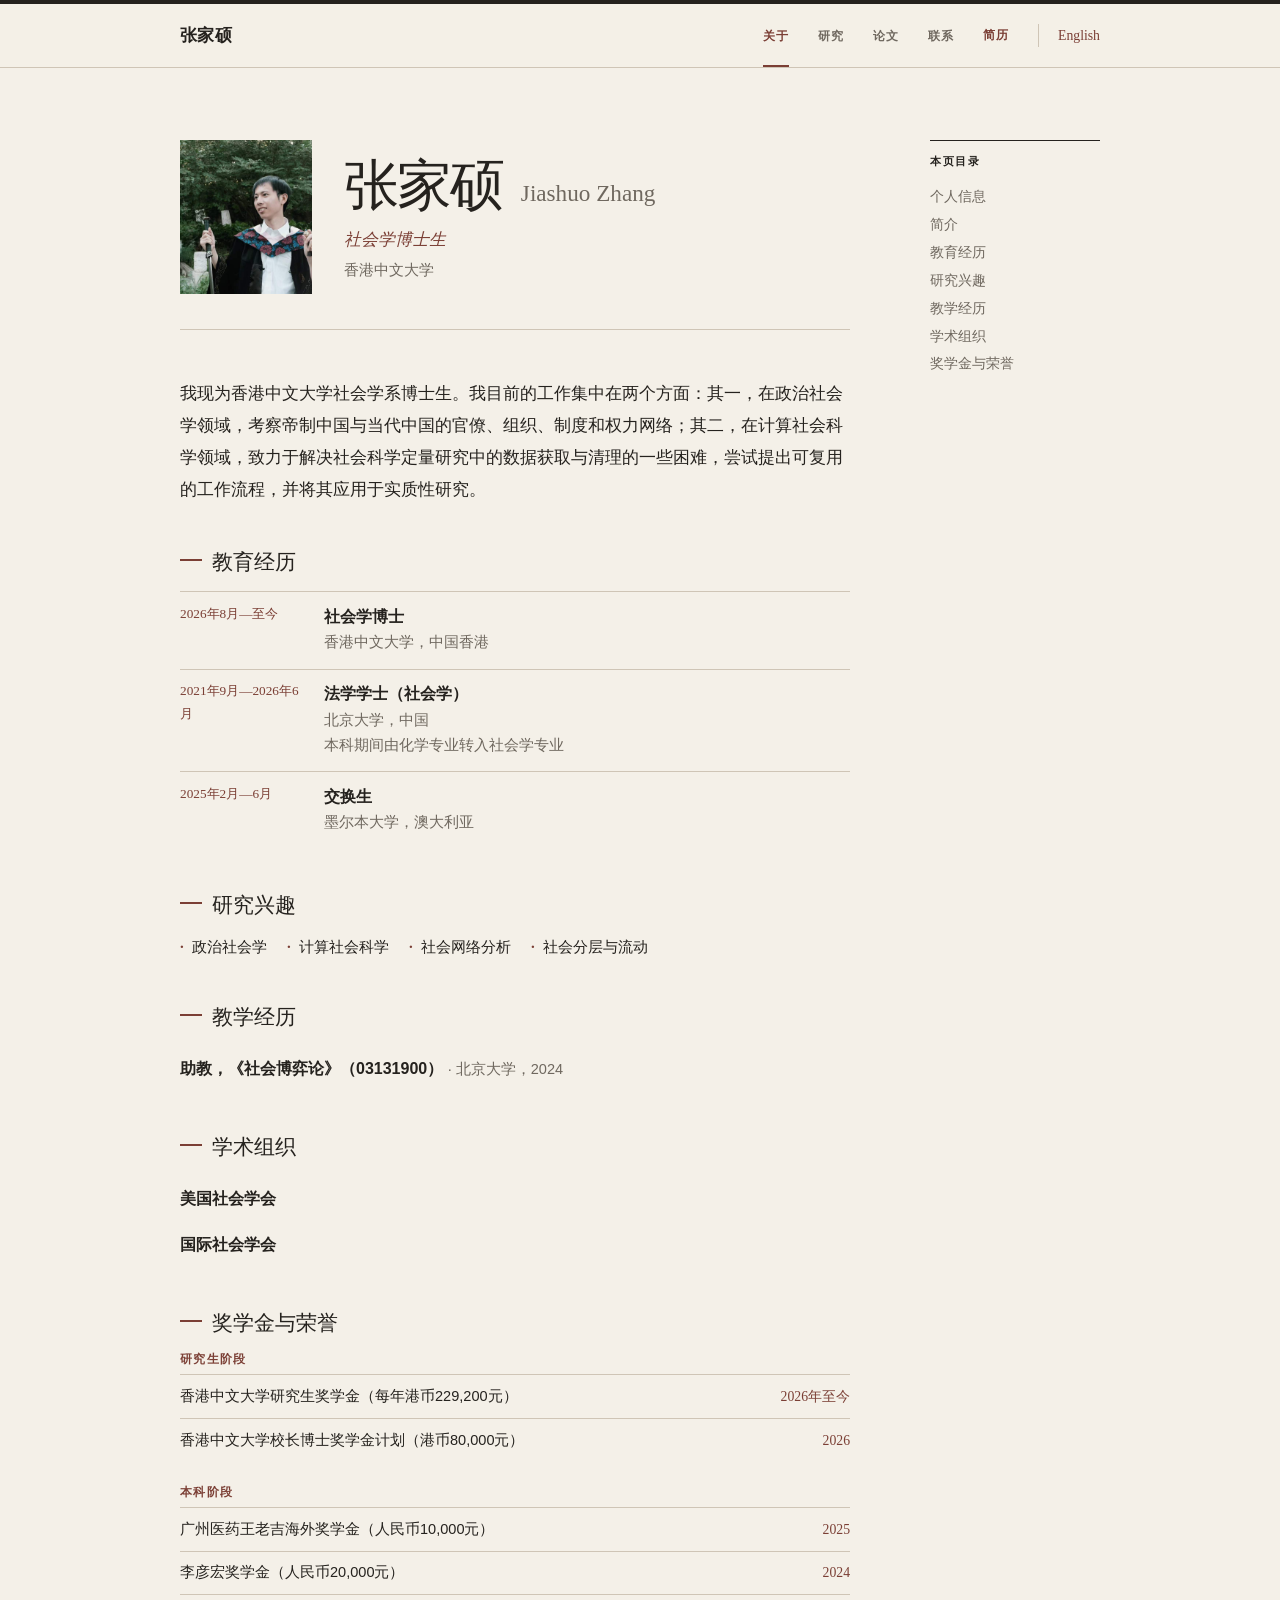
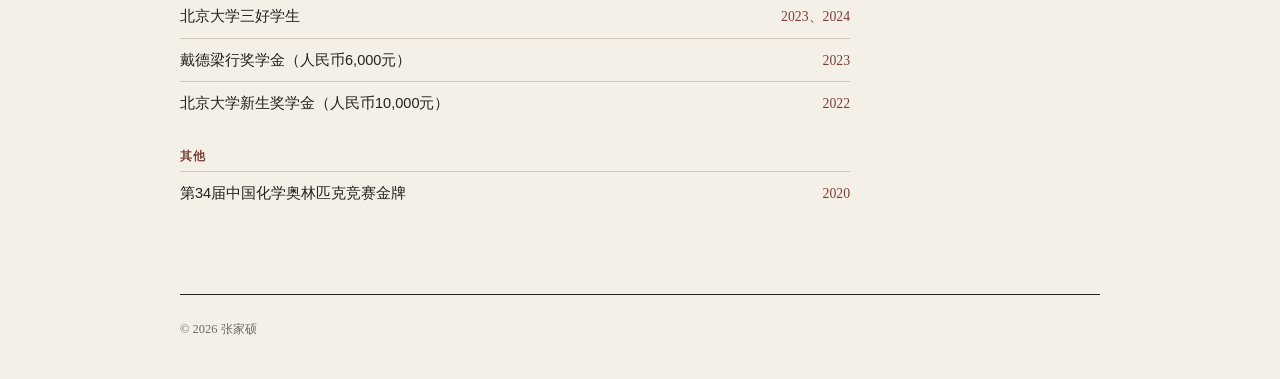
==== zh/index.html @ 6d37f8fe "feat: add CV links to bilingual homepage" ====
<!DOCTYPE html>
<html lang="zh-CN">
<head>
<meta charset="UTF-8">
<meta name="viewport" content="width=device-width, initial-scale=1.0">
<title>张家硕｜社会学博士生</title>
<style>
:root {
  --paper: #f4f0e8;
  --paper-deep: #ebe4d8;
  --ink: #25221e;
  --muted: #6f685f;
  --accent: #7b3f35;
  --rule: #cfc5b6;
}

*, *::before, *::after { box-sizing: border-box; margin: 0; padding: 0; }
html { scroll-behavior: smooth; }

body {
  min-height: 100vh;
  display: flex;
  flex-direction: column;
  color: var(--ink);
  background: var(--paper);
  font-family: Arial, "Noto Sans SC", sans-serif;
  font-size: 16px;
  line-height: 1.72;
}

h1, h2, h3 {
  color: var(--ink);
  font-family: Georgia, "Times New Roman", "Songti SC", SimSun, serif;
  font-weight: 500;
  line-height: 1.25;
}
h1 { font-size: clamp(2.25rem, 6vw, 3.45rem); letter-spacing: -0.035em; }
h2 { margin-bottom: 1rem; font-size: 1.32rem; }
h2::before { content: ""; display: inline-block; width: 22px; margin-right: 10px; border-top: 2px solid var(--accent); vertical-align: 0.38em; }
h3 { margin-bottom: 0.5rem; font-size: 1.08rem; }
a { color: var(--accent); text-decoration: none; }
a:hover { color: var(--ink); }

#navbar {
  position: sticky;
  top: 0;
  z-index: 10;
  display: flex;
  justify-content: space-between;
  align-items: center;
  min-height: 68px;
  padding: 0 max(28px, calc((100vw - 920px) / 2));
  background: rgba(244, 240, 232, 0.96);
  border-top: 4px solid var(--ink);
  border-bottom: 1px solid var(--rule);
}
.nav-name { color: var(--ink); font-family: Georgia, "Times New Roman", serif; font-size: 1.08rem; font-weight: 700; letter-spacing: 0.015em; }
.nav-links { display: flex; gap: 1.8rem; }
.nav-link {
  position: relative;
  padding: 1.3rem 0 1.15rem;
  color: var(--muted);
  font-size: 0.78rem;
  font-weight: 700;
  letter-spacing: 0.09em;
  text-transform: uppercase;
}
.nav-link::after { content: ""; position: absolute; right: 0; bottom: -1px; left: 0; height: 2px; background: transparent; }
.nav-link:hover, .nav-link.active { color: var(--accent); }
.nav-link.active::after { background: var(--accent); }
.cv-link { align-self: center; color: var(--accent); font-size: 0.78rem; font-weight: 700; letter-spacing: 0.08em; }
.cv-link:hover { color: var(--ink); }
.language-link { align-self: center; padding-left: 1.2rem; color: var(--accent); border-left: 1px solid var(--rule); font-family: "Songti SC", SimSun, serif; font-size: 0.86rem; }

#main-content { flex: 1; width: min(920px, calc(100% - 64px)); margin: 0 auto; padding: 4.5rem 0 5rem; }
.page-section { display: none; }
.page-section.active { display: grid; grid-template-columns: minmax(0, 1fr) 170px; gap: 5rem; align-items: start; }
.section-content { min-width: 0; }
.section-nav { position: sticky; top: 6.3rem; padding-top: 0.7rem; border-top: 1px solid var(--ink); }
.section-nav-title { margin-bottom: 0.7rem; color: var(--ink); font-size: 0.69rem; font-weight: 700; letter-spacing: 0.14em; text-transform: uppercase; }
.section-nav a { display: block; padding: 0.28rem 0; color: var(--muted); font-family: Georgia, "Times New Roman", serif; font-size: 0.88rem; line-height: 1.35; }
.section-nav a:hover { color: var(--accent); }

.about-header { display: flex; gap: 2rem; align-items: center; margin-bottom: 3rem; padding-bottom: 2.2rem; border-bottom: 1px solid var(--rule); }
.about-photo {
  width: 132px; height: 154px; border-radius: 0 !important;
  position: relative; overflow: hidden; flex-shrink: 0;
  background: var(--paper-deep);
}
.about-photo img { display: block; width: 100%; height: 100%; object-fit: cover; object-position: 69% 63%; transform: scale(2); transform-origin: 69% 63%; }
.about-info h1 { margin-bottom: 0.4rem; }
.english-name { margin-left: 0.25em; color: var(--muted); font-family: Georgia, "Times New Roman", serif; font-size: 0.42em; font-weight: 400; letter-spacing: 0; vertical-align: 0.12em; }
.about-info .subtitle { margin-bottom: 0.15rem; color: var(--accent); font-family: Georgia, "Times New Roman", serif; font-size: 1.05rem; font-style: italic; }
.about-info .affiliation { color: var(--muted); font-size: 0.92rem; }

.section-block { margin-bottom: 2.7rem; }
.section-block:last-child { margin-bottom: 0; }
.bio-text { max-width: 680px; font-family: Georgia, "Times New Roman", "Songti SC", serif; font-size: 1.06rem; line-height: 1.88; }

.interest-tags { display: flex; flex-wrap: wrap; gap: 0.35rem 1.25rem; }
.interest-tag { position: relative; padding-left: 0.75rem; color: var(--ink); font-family: Georgia, "Times New Roman", serif; font-size: 0.94rem; }
.interest-tag::before { content: "·"; position: absolute; left: 0; color: var(--accent); font-weight: 700; }

.timeline-item { display: grid; grid-template-columns: 125px minmax(0, 1fr); gap: 1.2rem; padding: 0.65rem 0 0.85rem; border-top: 1px solid var(--rule); }
.timeline-item .date { color: var(--accent); font-family: Georgia, "Times New Roman", serif; font-size: 0.83rem; font-variant-numeric: oldstyle-nums; }
.timeline-details { min-width: 0; }
.timeline-item .title { font-weight: 700; }
.timeline-item .org { display: block; color: var(--muted); font-size: 0.91rem; }

.pub-list, .contact-list, .award-list { list-style: none; }
.pub-item { padding: 1.35rem 0 1.55rem; border-top: 1px solid var(--rule); }
.pub-item:last-child { border-bottom: 1px solid var(--rule); }
.pub-title { font-family: "Songti SC", SimSun, Georgia, serif; font-size: 1.03rem; font-weight: 700; line-height: 1.65; }
.pub-title-en { max-width: 700px; margin-top: 0.4rem; color: #514b44; font-family: Georgia, "Times New Roman", serif; font-size: 0.96rem; font-style: italic; line-height: 1.55; }
.pub-meta { margin-top: 0.35rem; color: var(--muted); font-size: 0.87rem; }
.pub-status { display: inline-block; margin-left: 0.35rem; color: var(--accent); font-size: 0.76rem; font-weight: 700; letter-spacing: 0.025em; text-transform: uppercase; }
.publication-preview { margin-top: 1.1rem; }
.publication-figure { margin: 0; }
.publication-figure img { display: block; width: 100%; max-width: 700px; height: auto; background: #fff; border: 1px solid var(--rule); filter: saturate(0.78) contrast(0.96); }

.conf-item, .role-item { padding: 0.55rem 0; }
.conf-title, .role-title { font-weight: 700; }
.conf-details, .role-org { color: var(--muted); font-size: 0.91rem; }

.contact-list li { margin-bottom: 0.7rem; }
.social-icons { display: flex; gap: 0.65rem; margin-top: 1.4rem; }
.social-icon { width: 36px; height: 36px; display: flex; align-items: center; justify-content: center; border: 1px solid var(--rule); }
.social-icon:hover { border-color: var(--accent); background: var(--paper-deep); }
.social-icon svg { width: 17px; height: 17px; fill: var(--accent); }

.award-item { display: grid; grid-template-columns: minmax(0, 1fr) auto; gap: 1rem; align-items: baseline; padding: 0.55rem 0; border-top: 1px solid var(--rule); font-size: 0.91rem; }
.award-item .award-year { color: var(--accent); font-family: Georgia, "Times New Roman", serif; font-size: 0.86rem; white-space: nowrap; }
.award-group + .award-group { margin-top: 1.5rem; }
.award-group-title { margin-bottom: 0.45rem; color: var(--accent); font-family: Arial, "Noto Sans SC", sans-serif; font-size: 0.72rem; font-weight: 700; letter-spacing: 0.11em; text-transform: uppercase; }

footer { width: min(920px, calc(100% - 64px)); margin: 0 auto; padding: 1.5rem 0 2.4rem; color: var(--muted); border-top: 1px solid var(--ink); font-family: Georgia, "Times New Roman", serif; font-size: 0.78rem; text-align: left; }

@media (max-width: 700px) {
  #navbar { flex-direction: column; align-items: flex-start; gap: 0.25rem; padding: 0.85rem 20px 0; }
  .nav-links { width: 100%; gap: 1.1rem; overflow-x: auto; }
  .nav-link { padding: 0.55rem 0 0.8rem; }
  #main-content, footer { width: calc(100% - 40px); }
  #main-content { padding: 2.6rem 0 3.5rem; }
  .page-section.active { display: block; }
  .section-nav { display: none; }
  .about-header { align-items: flex-start; gap: 1.2rem; }
  .about-photo { width: 88px; height: 104px; }
  .timeline-item { grid-template-columns: 1fr; gap: 0.15rem; }
  .award-item { grid-template-columns: 1fr; gap: 0.05rem; }
}
</style>
</head>
<body>

<nav id="navbar">
  <span class="nav-name">张家硕</span>
  <div class="nav-links">
    <a href="#" class="nav-link active" data-page="about">关于</a>
    <a href="#" class="nav-link" data-page="research">研究</a>
    <a href="#" class="nav-link" data-page="publications">论文</a>
    <a href="#" class="nav-link" data-page="contact">联系</a>
    <a href="../JiashuoZhang.pdf" class="cv-link" target="_blank" rel="noopener">简历</a>
    <a href="../" class="language-link" lang="en">English</a>
  </div>
</nav>

<main id="main-content">

  <!-- ===== ABOUT ===== -->
  <section id="page-about" class="page-section active">

    <div class="section-content">

    <div class="about-header" id="about-profile">
      <div class="about-photo"><img src="../profile.jpg" alt="张家硕"></div>
      <div class="about-info">
        <h1>张家硕 <span class="english-name" lang="en">Jiashuo Zhang</span></h1>
        <p class="subtitle">社会学博士生</p>
        <p class="affiliation">香港中文大学</p>
      </div>
    </div>

    <div class="section-block" id="about-bio">
      <p class="bio-text">
        我现为香港中文大学社会学系博士生。我目前的工作集中在两个方面：其一，在政治社会学领域，考察帝制中国与当代中国的官僚、组织、制度和权力网络；其二，在计算社会科学领域，致力于解决社会科学定量研究中的数据获取与清理的一些困难，尝试提出可复用的工作流程，并将其应用于实质性研究。
      </p>
    </div>

    <div class="section-block" id="about-education">
      <h2>教育经历</h2>
      <div class="timeline-item">
        <div class="date">2026年8月—至今</div>
        <div class="timeline-details">
          <div class="title">社会学博士</div>
          <div class="org">香港中文大学，中国香港</div>
        </div>
      </div>
      <div class="timeline-item">
        <div class="date">2021年9月—2026年6月</div>
        <div class="timeline-details">
          <div class="title">法学学士（社会学）</div>
          <div class="org">北京大学，中国</div>
          <div class="org">本科期间由化学专业转入社会学专业</div>
        </div>
      </div>
      <div class="timeline-item">
        <div class="date">2025年2月—6月</div>
        <div class="timeline-details">
          <div class="title">交换生</div>
          <div class="org">墨尔本大学，澳大利亚</div>
        </div>
      </div>
    </div>

    <div class="section-block" id="about-interests">
      <h2>研究兴趣</h2>
      <div class="interest-tags">
        <span class="interest-tag">政治社会学</span>
        <span class="interest-tag">计算社会科学</span>
        <span class="interest-tag">社会网络分析</span>
        <span class="interest-tag">社会分层与流动</span>
      </div>
    </div>

    <div class="section-block" id="about-teaching">
      <h2>教学经历</h2>
      <div class="role-item">
        <span class="role-title">助教，《社会博弈论》（03131900）</span>
        <span class="role-org"> · 北京大学，2024</span>
      </div>
    </div>

    <div class="section-block" id="about-memberships">
      <h2>学术组织</h2>
      <div class="role-item">
        <span class="role-title">美国社会学会</span>
      </div>
      <div class="role-item">
        <span class="role-title">国际社会学会</span>
      </div>
    </div>

    <div class="section-block" id="about-awards">
      <h2>奖学金与荣誉</h2>
      <div class="award-group">
        <h3 class="award-group-title">研究生阶段</h3>
        <ul class="award-list">
          <li class="award-item"><span>香港中文大学研究生奖学金（每年港币229,200元）</span><span class="award-year">2026年至今</span></li>
          <li class="award-item"><span>香港中文大学校长博士奖学金计划（港币80,000元）</span><span class="award-year">2026</span></li>
        </ul>
      </div>
      <div class="award-group">
        <h3 class="award-group-title">本科阶段</h3>
        <ul class="award-list">
          <li class="award-item"><span>广州医药王老吉海外奖学金（人民币10,000元）</span><span class="award-year">2025</span></li>
          <li class="award-item"><span>李彦宏奖学金（人民币20,000元）</span><span class="award-year">2024</span></li>
          <li class="award-item"><span>北京大学三好学生</span><span class="award-year">2023、2024</span></li>
          <li class="award-item"><span>戴德梁行奖学金（人民币6,000元）</span><span class="award-year">2023</span></li>
          <li class="award-item"><span>北京大学新生奖学金（人民币10,000元）</span><span class="award-year">2022</span></li>
        </ul>
      </div>
      <div class="award-group">
        <h3 class="award-group-title">其他</h3>
        <ul class="award-list">
          <li class="award-item"><span>第34届中国化学奥林匹克竞赛金牌</span><span class="award-year">2020</span></li>
        </ul>
      </div>
    </div>

    </div>

    <aside class="section-nav" aria-label="关于页面目录">
      <div class="section-nav-title">本页目录</div>
      <a href="#about-profile">个人信息</a>
      <a href="#about-bio">简介</a>
      <a href="#about-education">教育经历</a>
      <a href="#about-interests">研究兴趣</a>
      <a href="#about-teaching">教学经历</a>
      <a href="#about-memberships">学术组织</a>
      <a href="#about-awards">奖学金与荣誉</a>
    </aside>

  </section>

  <!-- ===== RESEARCH ===== -->
  <section id="page-research" class="page-section">
  </section>

  <!-- ===== PUBLICATIONS ===== -->
  <section id="page-publications" class="page-section">

    <div class="section-content">

    <h2 id="publications-list">论文发表</h2>

    <ul class="pub-list">
      <li class="pub-item">
        <div class="pub-title" lang="zh">士大夫的社会世界建构与演变：基于曾国藩日记/通信的案例研究</div>
        <div class="pub-title-en">The Social World of Scholar-Officials in Traditional China:<br>A Micro-Sociological Analysis of Zeng Guofan's Diary and Correspondence</div>
        <div class="pub-meta">周雪光、张家硕，2026 · 《社会》第2期 · CSSCI</div>
        <div class="pub-meta"><a href="../士大夫的社会世界建构与演变.pdf">[PDF]</a></div>
        <div class="publication-preview" id="publications-preview" aria-label="Figure from the article">
          <figure class="publication-figure">
            <img src="../zeng-guofan-social-network.png" alt="曾国藩社会交往网络图：不同颜色的节点表示家族、湘乡同乡、湖南同乡、同年、清廷官僚和湘军">
          </figure>
        </div>
      </li>
      <li class="pub-item">
        <div class="pub-title" lang="zh">冒滥与抑遏之外：雍正朝西北军前效力群体的“自首潮”（1725–1729）</div>
        <div class="pub-title-en">Beyond Deceptive and Deserved Credits: Self-Rectification of Officials Earning Promotion in the Qing's Northwestern Campaigns during the Early Yongzheng Reign (1725–1729)</div>
        <div class="pub-meta">田耕、张家硕 · 《清史研究》 · 导师共同作者 <span class="pub-status">修改后再审</span> · CSSCI</div>
      </li>
    </ul>

    <h2 id="translations-list" style="margin-top:2rem;">译作</h2>

    <ul class="pub-list">
      <li class="pub-item">
        <div class="pub-title" lang="zh">田野研究中的实地纠葛与质量标准：20世纪中期芝加哥大学与哥伦比亚大学社会学之比较</div>
        <div class="pub-meta">丹尼尔·门奇克 著，张家硕 译，2026 · 王利平：《逆旅行人：芝加哥大学社会科学传统》，北京大学出版社，第267-290页。</div>
      </li>
    </ul>

    </div>

    <aside class="section-nav" aria-label="论文页面目录">
      <div class="section-nav-title">本页目录</div>
      <a href="#publications-list">论文发表</a>
      <a href="#translations-list">译作</a>
    </aside>

  </section>

  <!-- ===== CONTACT ===== -->
  <section id="page-contact" class="page-section">

    <div class="section-content">

    <h2 id="contact-info">联系方式</h2>

    <ul class="contact-list">
      <li>邮箱：<a href="mailto:jiashuo.zhang@link.cuhk.edu.hk">jiashuo.zhang@link.cuhk.edu.hk</a></li>
      <li>香港新界沙田，香港中文大学社会学系</li>
    </ul>

    <div class="social-icons" id="contact-links">
      <a href="#" class="social-icon" title="Google Scholar" aria-label="Google Scholar">
        <svg viewBox="0 0 24 24"><path d="M12 24a7.2 7.2 0 0 0 3.25-.74l-3.42-5.9c-.74.4-1.56.64-2.43.64-2.68 0-4.85-2.17-4.85-4.85a4.82 4.82 0 0 1 .9-2.8L2.12 16.1A11.96 11.96 0 0 0 12 24z"/><path d="M23.84 11.62c0-.82-.07-1.62-.21-2.38H12v4.5h6.75a5.8 5.8 0 0 1-2.5 3.82l3.42 5.9A11.98 11.98 0 0 0 23.84 11.62z"/><path d="M5.27 8.75 1.85 4.93A11.96 11.96 0 0 0 0 12c0 2.58.82 4.97 2.2 6.93l.07-.07 3.44-5.94a4.77 4.77 0 0 1-.44-2.17z"/><path d="M12 4.8c1.8 0 3.42.62 4.7 1.83l3.5-3.5A11.94 11.94 0 0 0 12 0C7.4 0 3.38 2.5 1.85 4.93L5.27 8.8A7.14 7.14 0 0 1 12 4.8z"/></svg>
      </a>
      <a href="#" class="social-icon" title="ORCID" aria-label="ORCID">
        <svg viewBox="0 0 24 24"><path d="M12 0C5.372 0 0 5.372 0 12s5.372 12 12 12 12-5.372 12-12S18.628 0 12 0zM7.369 4.378c.525 0 .947.431.947.947s-.422.947-.947.947a.95.95 0 0 1-.947-.947c0-.525.422-.947.947-.947zm-.722 3.038h1.444v10.041H6.647V7.416zm3.562 0h3.9c3.712 0 5.344 2.653 5.344 5.025 0 2.578-2.016 5.025-5.325 5.025h-3.919V7.416zm1.444 1.303v7.444h2.297c3.272 0 4.022-2.484 4.022-3.722 0-2.016-1.284-3.722-3.984-3.722h-2.335z"/></svg>
      </a>
      <a href="#" class="social-icon" title="ResearchGate" aria-label="ResearchGate">
        <svg viewBox="0 0 24 24"><path d="M5.89 20.5c-.28 0-.55-.12-.73-.33-.18-.21-.26-.5-.22-.78l2.17-11.77c.09-.5.52-.84 1.03-.84h2.73c.57 0 1.04.41 1.11.97l.05.41c.59-.94 1.56-1.55 2.72-1.55 1.79 0 3.25 1.46 3.25 3.25 0 .28-.04.55-.1.82l-1.63 7.38c-.09.41-.45.69-.87.69h-2.1c-.42 0-.78-.28-.87-.69l-1.43-6.47c-.05-.22-.25-.38-.47-.38s-.42.16-.47.38l-1.43 6.47c-.09.41-.45.69-.87.69H8.61c-.21 0-.41-.08-.56-.22l.84-1.43-1.04 1.49c-.16.22-.41.35-.67.35H5.89z"/></svg>
      </a>
    </div>

    </div>

    <aside class="section-nav" aria-label="联系页面目录">
      <div class="section-nav-title">本页目录</div>
      <a href="#contact-info">联系方式</a>
      <a href="#contact-links">学术主页</a>
    </aside>

  </section>

</main>

<footer>
  <p>&copy; 2026 张家硕</p>
</footer>

<script>
document.querySelectorAll('.nav-link').forEach(link => {
  link.addEventListener('click', function(e) {
    e.preventDefault();
    const page = this.dataset.page;

    document.querySelectorAll('.nav-link').forEach(l => l.classList.remove('active'));
    this.classList.add('active');

    document.querySelectorAll('.page-section').forEach(s => s.classList.remove('active'));
    document.getElementById('page-' + page).classList.add('active');
  });
});
</script>

</body>
</html>
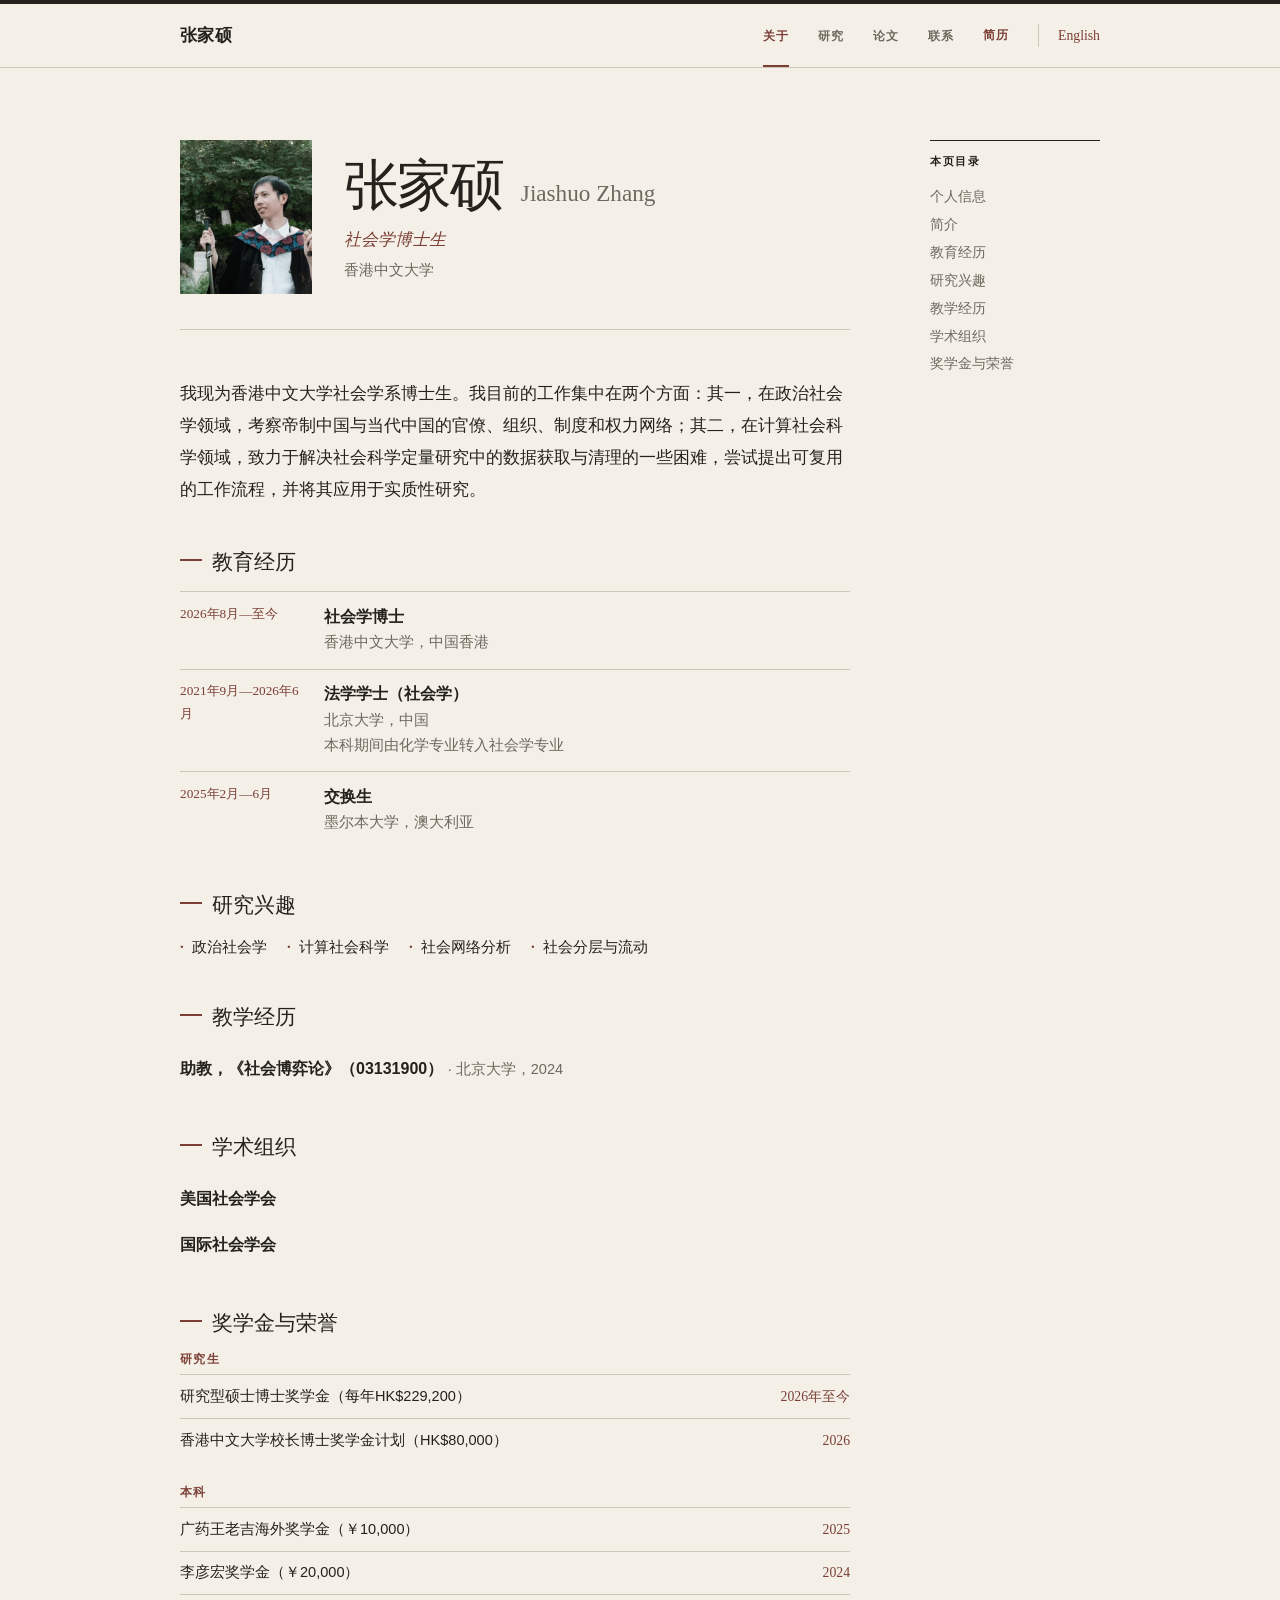
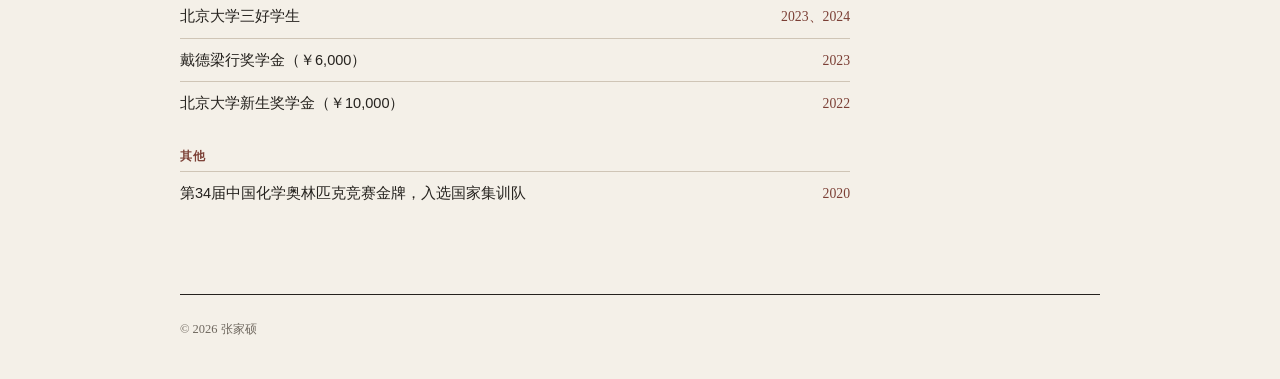
==== commit cb6206a2: "content: update Chinese homepage translations" ====
--- a/zh/index.html
+++ b/zh/index.html
@@ -243,26 +243,26 @@
     <div class="section-block" id="about-awards">
       <h2>奖学金与荣誉</h2>
       <div class="award-group">
-        <h3 class="award-group-title">研究生阶段</h3>
+        <h3 class="award-group-title">研究生</h3>
         <ul class="award-list">
-          <li class="award-item"><span>香港中文大学研究生奖学金（每年港币229,200元）</span><span class="award-year">2026年至今</span></li>
-          <li class="award-item"><span>香港中文大学校长博士奖学金计划（港币80,000元）</span><span class="award-year">2026</span></li>
+          <li class="award-item"><span>研究型硕士博士奖学金（每年HK$229,200）</span><span class="award-year">2026年至今</span></li>
+          <li class="award-item"><span>香港中文大学校长博士奖学金计划（HK$80,000）</span><span class="award-year">2026</span></li>
         </ul>
       </div>
       <div class="award-group">
-        <h3 class="award-group-title">本科阶段</h3>
+        <h3 class="award-group-title">本科</h3>
         <ul class="award-list">
-          <li class="award-item"><span>广州医药王老吉海外奖学金（人民币10,000元）</span><span class="award-year">2025</span></li>
-          <li class="award-item"><span>李彦宏奖学金（人民币20,000元）</span><span class="award-year">2024</span></li>
+          <li class="award-item"><span>广药王老吉海外奖学金（￥10,000）</span><span class="award-year">2025</span></li>
+          <li class="award-item"><span>李彦宏奖学金（￥20,000）</span><span class="award-year">2024</span></li>
           <li class="award-item"><span>北京大学三好学生</span><span class="award-year">2023、2024</span></li>
-          <li class="award-item"><span>戴德梁行奖学金（人民币6,000元）</span><span class="award-year">2023</span></li>
-          <li class="award-item"><span>北京大学新生奖学金（人民币10,000元）</span><span class="award-year">2022</span></li>
+          <li class="award-item"><span>戴德梁行奖学金（￥6,000）</span><span class="award-year">2023</span></li>
+          <li class="award-item"><span>北京大学新生奖学金（￥10,000）</span><span class="award-year">2022</span></li>
         </ul>
       </div>
       <div class="award-group">
         <h3 class="award-group-title">其他</h3>
         <ul class="award-list">
-          <li class="award-item"><span>第34届中国化学奥林匹克竞赛金牌</span><span class="award-year">2020</span></li>
+          <li class="award-item"><span>第34届中国化学奥林匹克竞赛金牌，入选国家集训队</span><span class="award-year">2020</span></li>
         </ul>
       </div>
     </div>
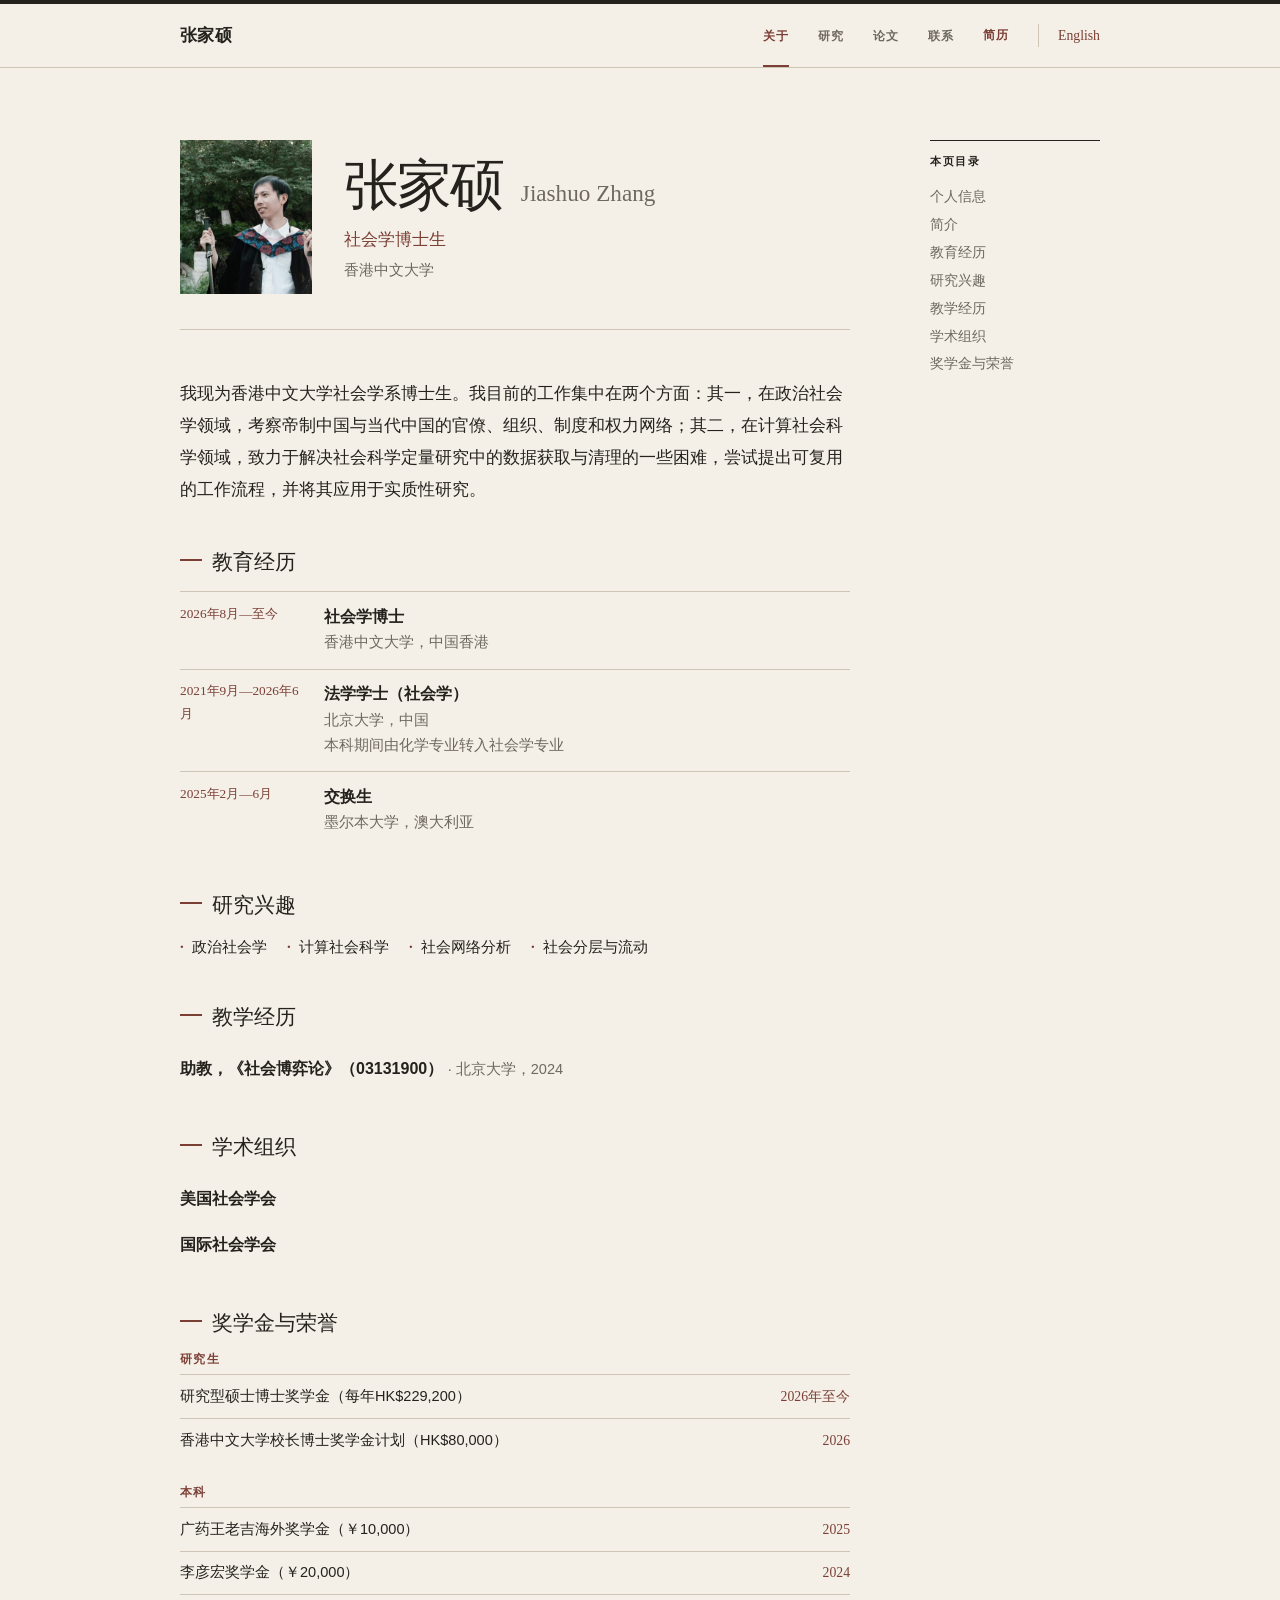
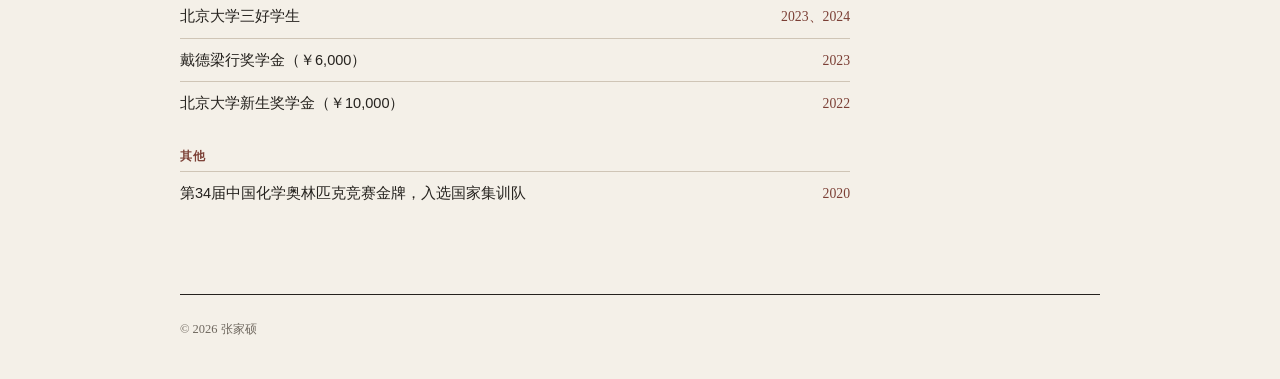
==== commit 5e118ebf: "style: refine homepage labels" ====
--- a/zh/index.html
+++ b/zh/index.html
@@ -90,7 +90,7 @@
 .about-photo img { display: block; width: 100%; height: 100%; object-fit: cover; object-position: 69% 63%; transform: scale(2); transform-origin: 69% 63%; }
 .about-info h1 { margin-bottom: 0.4rem; }
 .english-name { margin-left: 0.25em; color: var(--muted); font-family: Georgia, "Times New Roman", serif; font-size: 0.42em; font-weight: 400; letter-spacing: 0; vertical-align: 0.12em; }
-.about-info .subtitle { margin-bottom: 0.15rem; color: var(--accent); font-family: Georgia, "Times New Roman", serif; font-size: 1.05rem; font-style: italic; }
+.about-info .subtitle { margin-bottom: 0.15rem; color: var(--accent); font-family: Georgia, "Times New Roman", serif; font-size: 1.05rem; font-style: normal; }
 .about-info .affiliation { color: var(--muted); font-size: 0.92rem; }
 
 .section-block { margin-bottom: 2.7rem; }
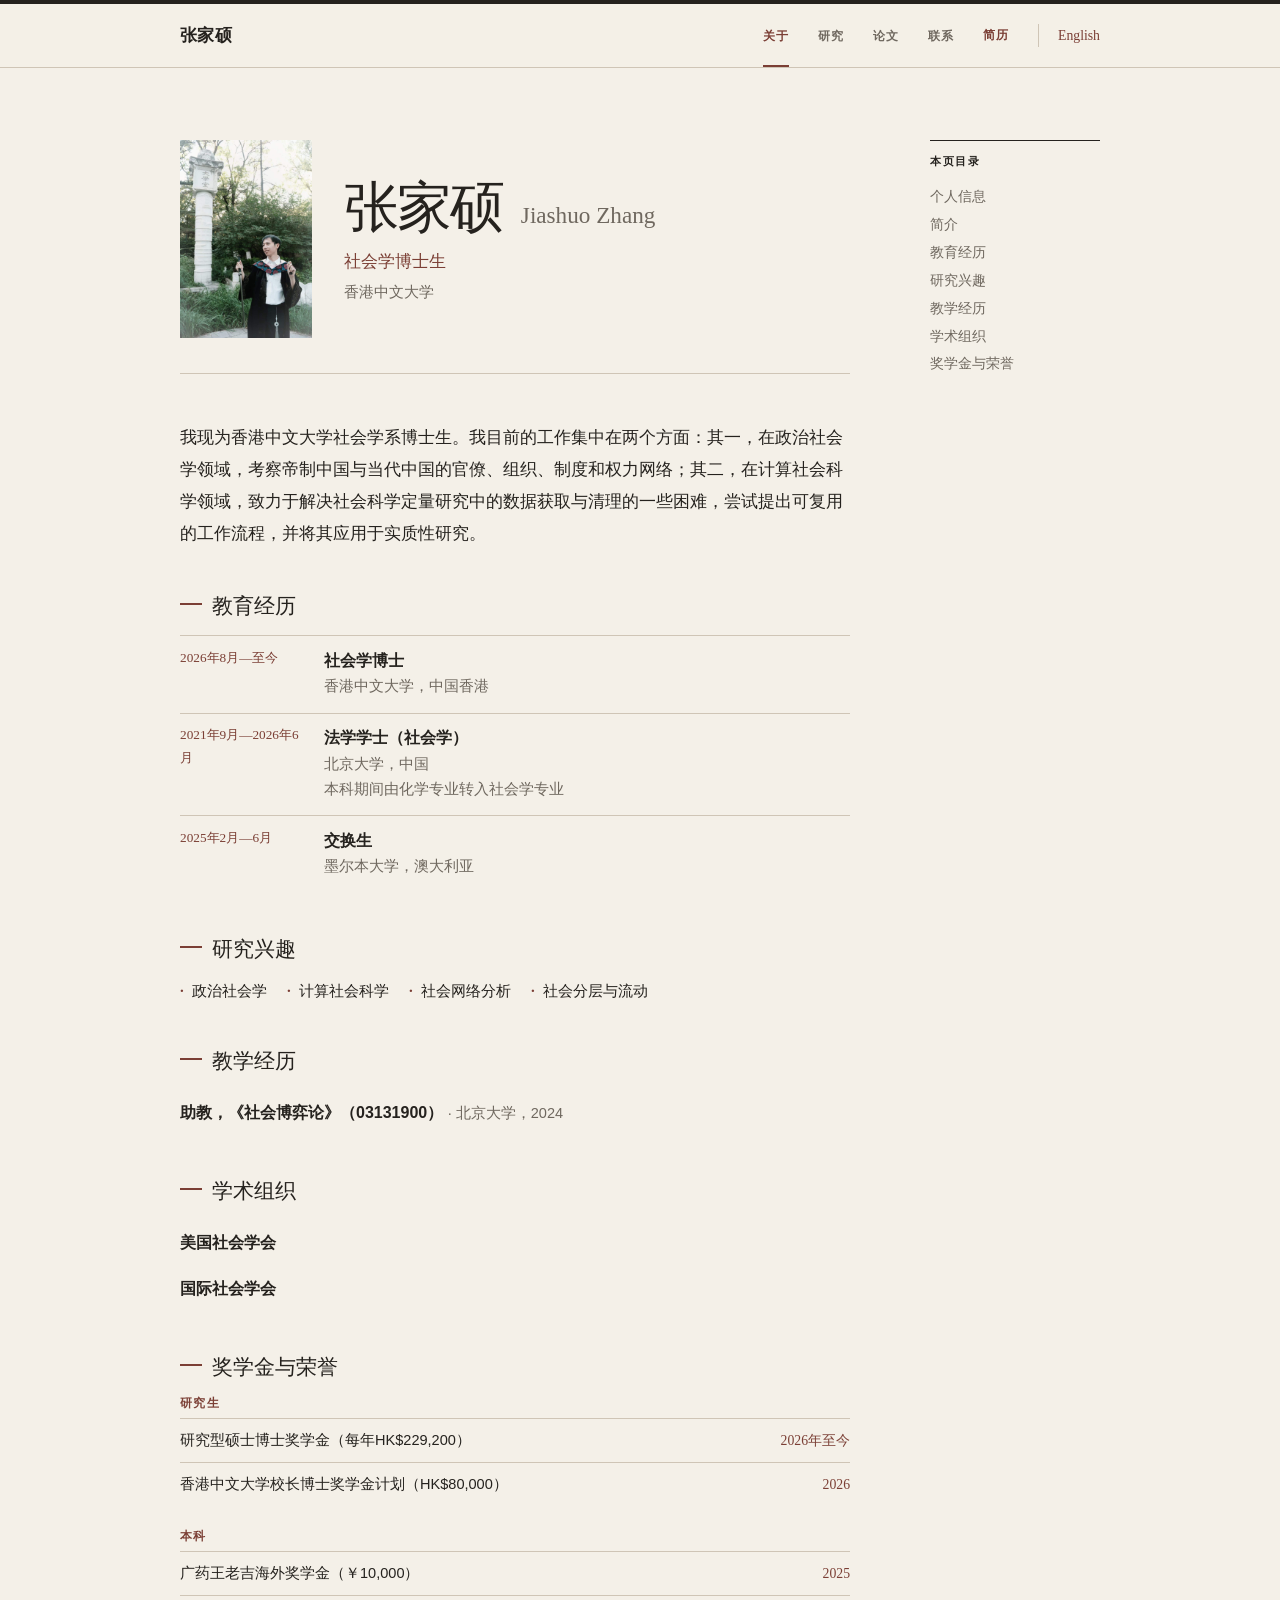
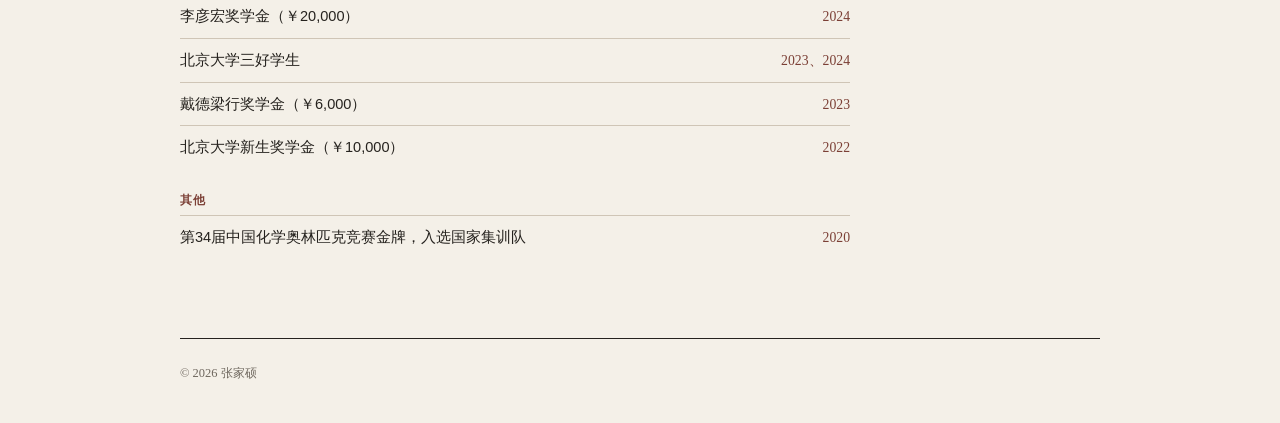
==== commit dca65419: "style: show full portrait on homepage" ====
--- a/zh/index.html
+++ b/zh/index.html
@@ -83,11 +83,11 @@
 
 .about-header { display: flex; gap: 2rem; align-items: center; margin-bottom: 3rem; padding-bottom: 2.2rem; border-bottom: 1px solid var(--rule); }
 .about-photo {
-  width: 132px; height: 154px; border-radius: 0 !important;
+  width: 132px; height: 198px; border-radius: 0 !important;
   position: relative; overflow: hidden; flex-shrink: 0;
   background: var(--paper-deep);
 }
-.about-photo img { display: block; width: 100%; height: 100%; object-fit: cover; object-position: 69% 63%; transform: scale(2); transform-origin: 69% 63%; }
+.about-photo img { display: block; width: 100%; height: 100%; object-fit: cover; object-position: center; }
 .about-info h1 { margin-bottom: 0.4rem; }
 .english-name { margin-left: 0.25em; color: var(--muted); font-family: Georgia, "Times New Roman", serif; font-size: 0.42em; font-weight: 400; letter-spacing: 0; vertical-align: 0.12em; }
 .about-info .subtitle { margin-bottom: 0.15rem; color: var(--accent); font-family: Georgia, "Times New Roman", serif; font-size: 1.05rem; font-style: normal; }
@@ -144,7 +144,7 @@
   .page-section.active { display: block; }
   .section-nav { display: none; }
   .about-header { align-items: flex-start; gap: 1.2rem; }
-  .about-photo { width: 88px; height: 104px; }
+  .about-photo { width: 88px; height: 132px; }
   .timeline-item { grid-template-columns: 1fr; gap: 0.15rem; }
   .award-item { grid-template-columns: 1fr; gap: 0.05rem; }
 }
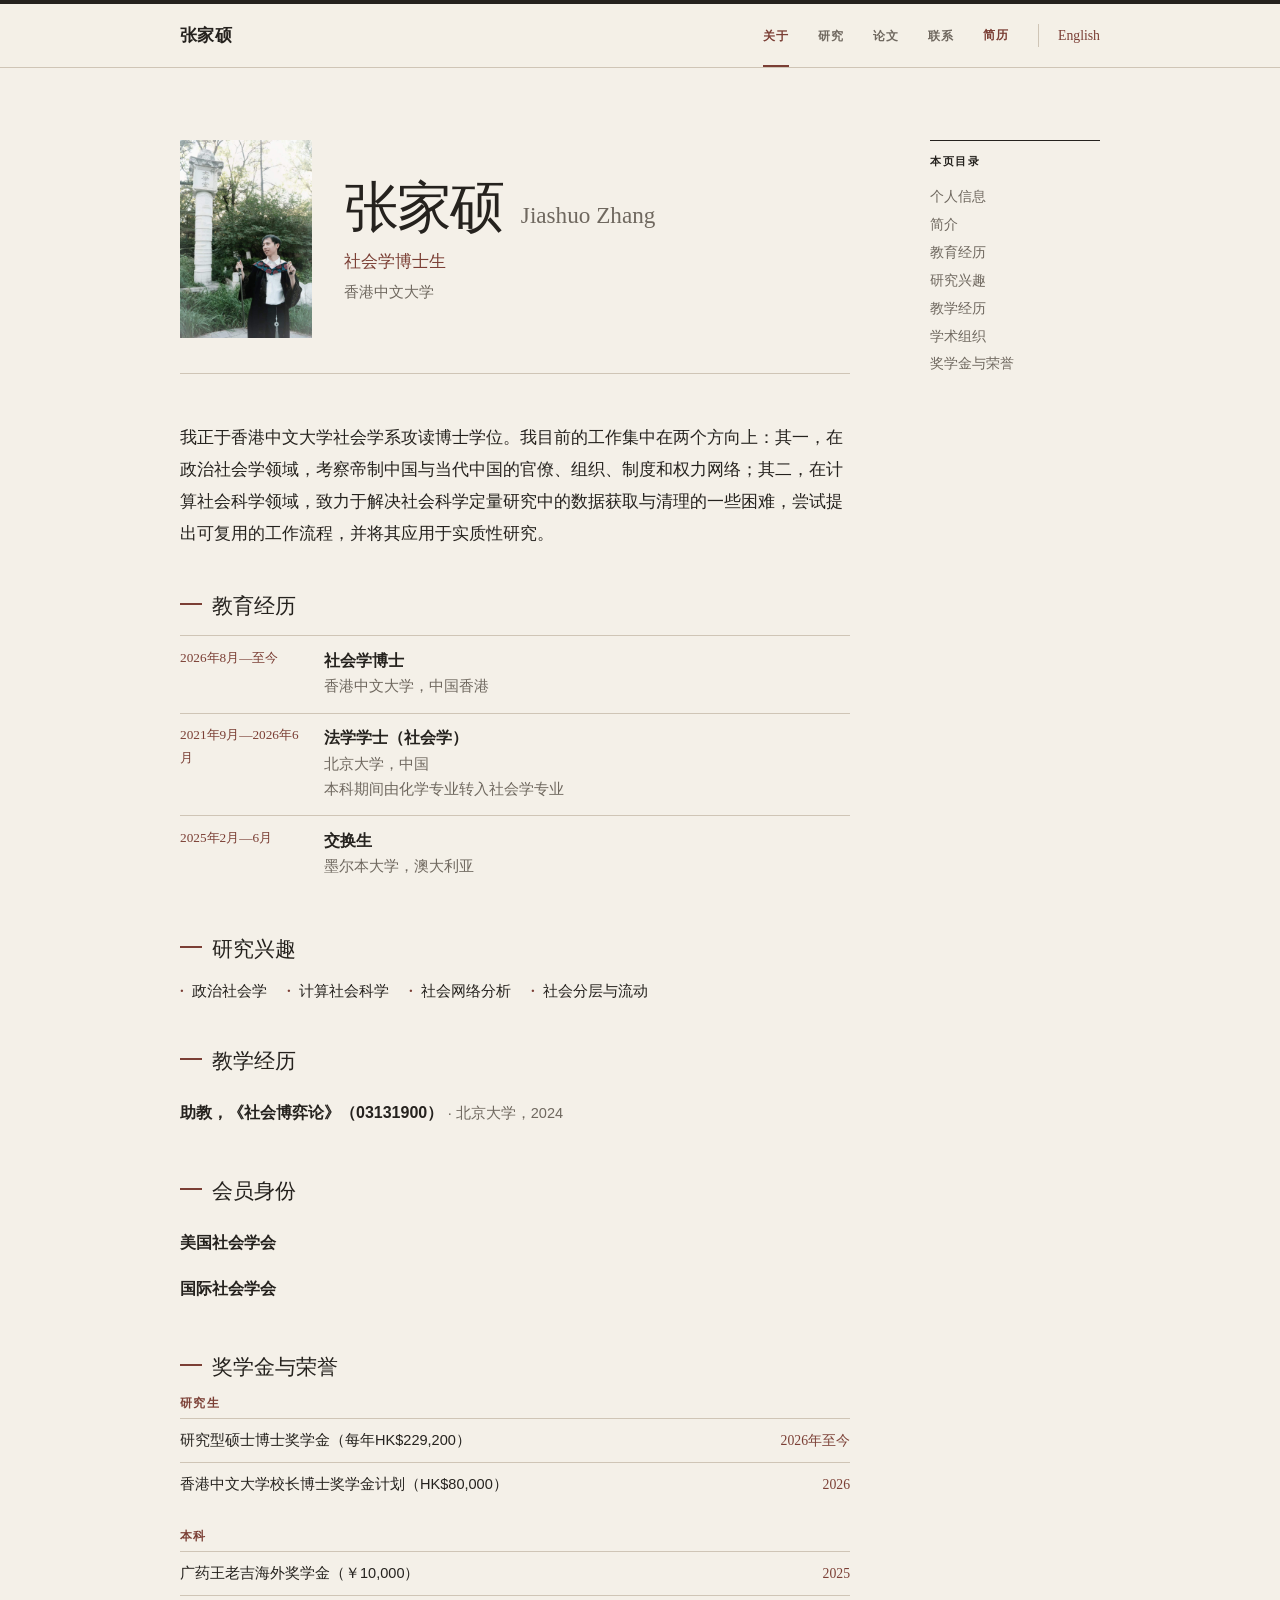
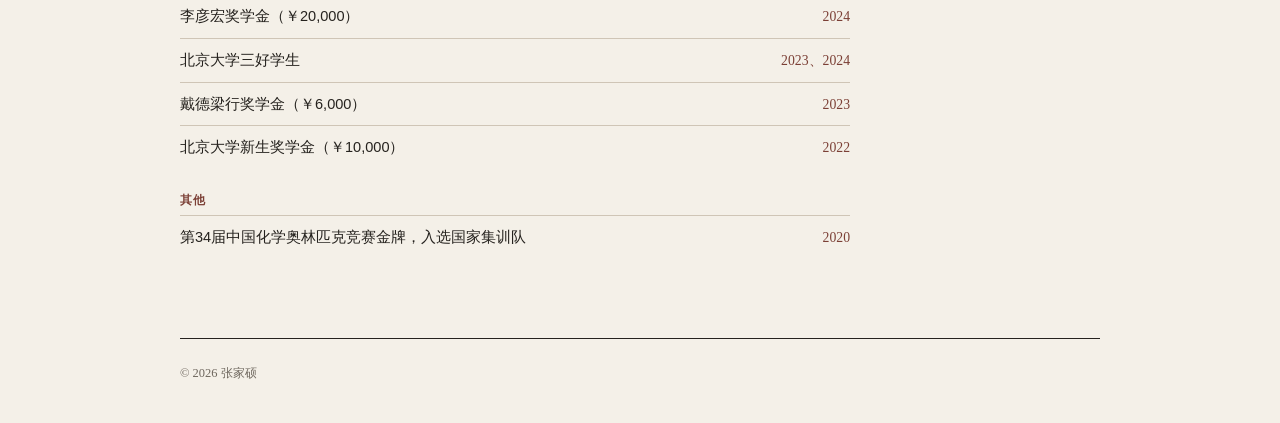
==== commit 8f19061e: "content: sync current local homepage" ====
--- a/zh/index.html
+++ b/zh/index.html
@@ -182,7 +182,7 @@
 
     <div class="section-block" id="about-bio">
       <p class="bio-text">
-        我现为香港中文大学社会学系博士生。我目前的工作集中在两个方面：其一，在政治社会学领域，考察帝制中国与当代中国的官僚、组织、制度和权力网络；其二，在计算社会科学领域，致力于解决社会科学定量研究中的数据获取与清理的一些困难，尝试提出可复用的工作流程，并将其应用于实质性研究。
+        我正于香港中文大学社会学系攻读博士学位。我目前的工作集中在两个方向上：其一，在政治社会学领域，考察帝制中国与当代中国的官僚、组织、制度和权力网络；其二，在计算社会科学领域，致力于解决社会科学定量研究中的数据获取与清理的一些困难，尝试提出可复用的工作流程，并将其应用于实质性研究。
       </p>
     </div>
 
@@ -231,7 +231,7 @@
     </div>
 
     <div class="section-block" id="about-memberships">
-      <h2>学术组织</h2>
+      <h2>会员身份</h2>
       <div class="role-item">
         <span class="role-title">美国社会学会</span>
       </div>
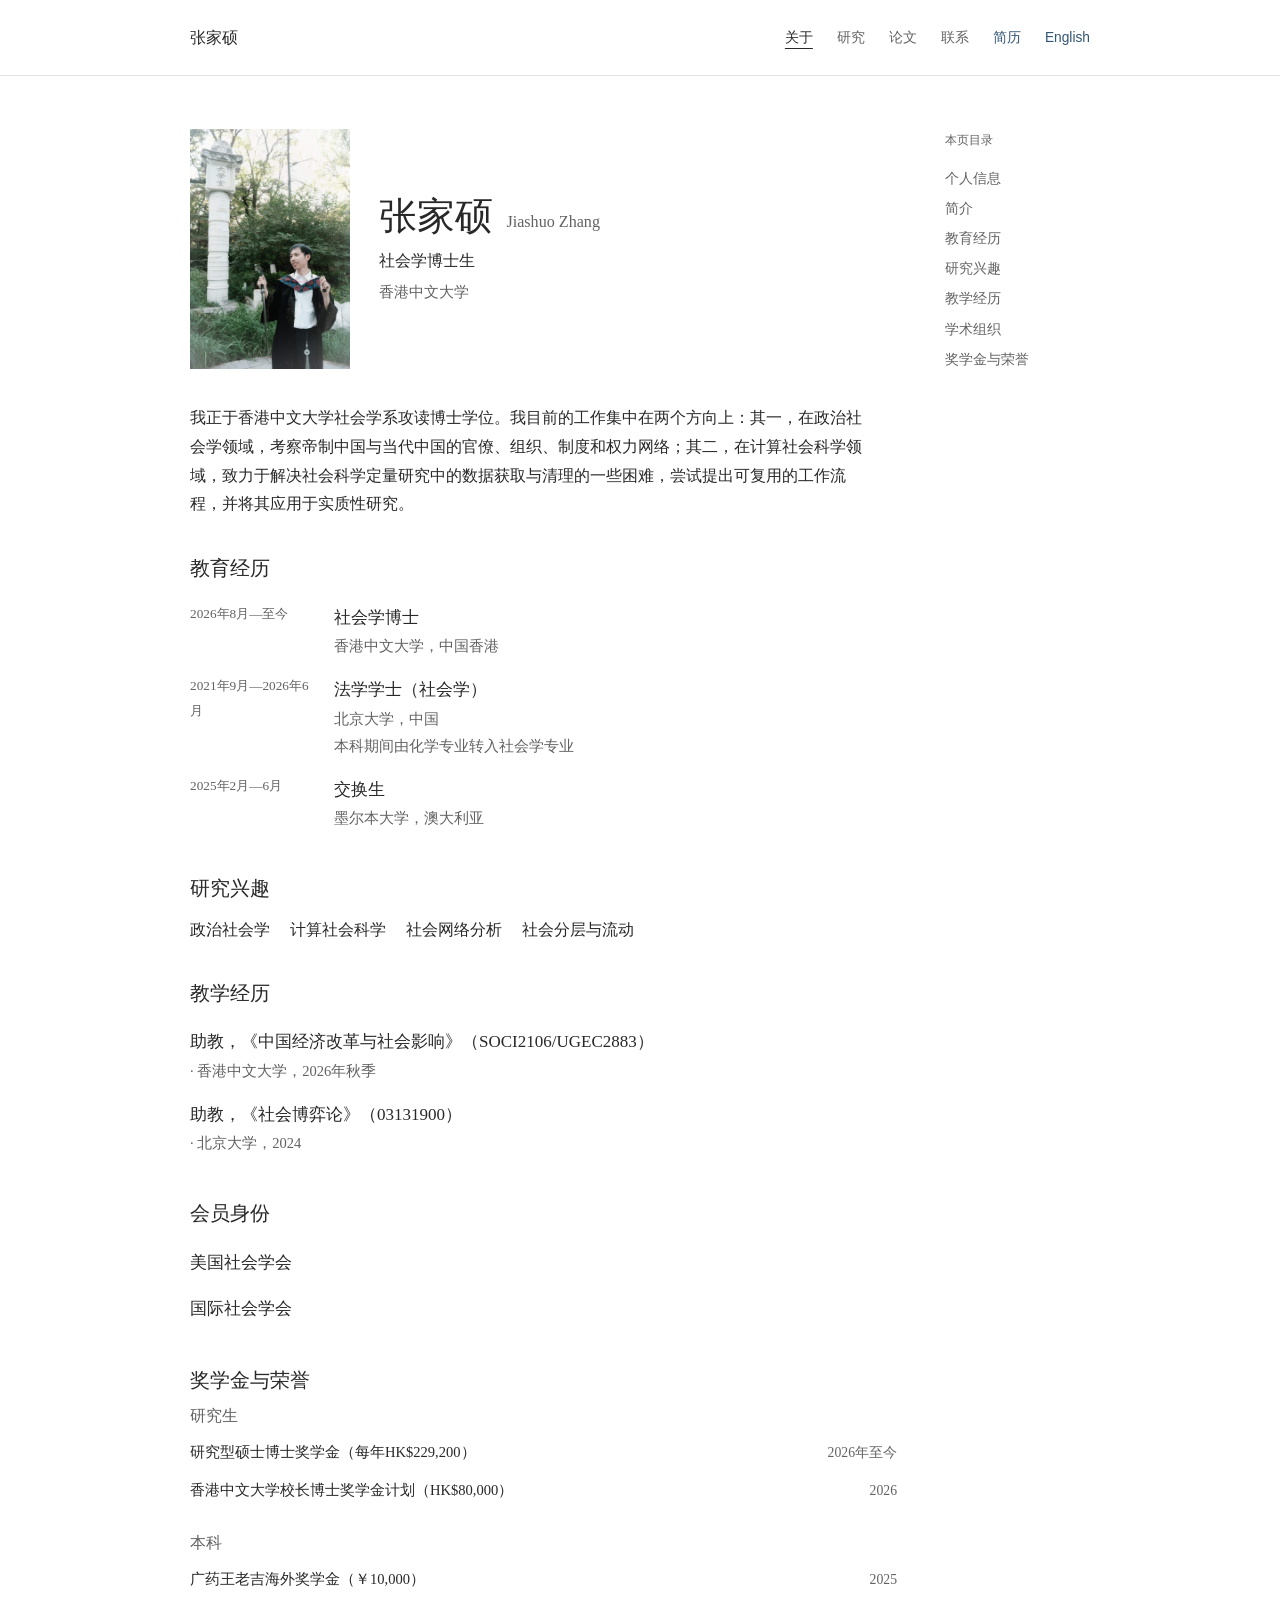
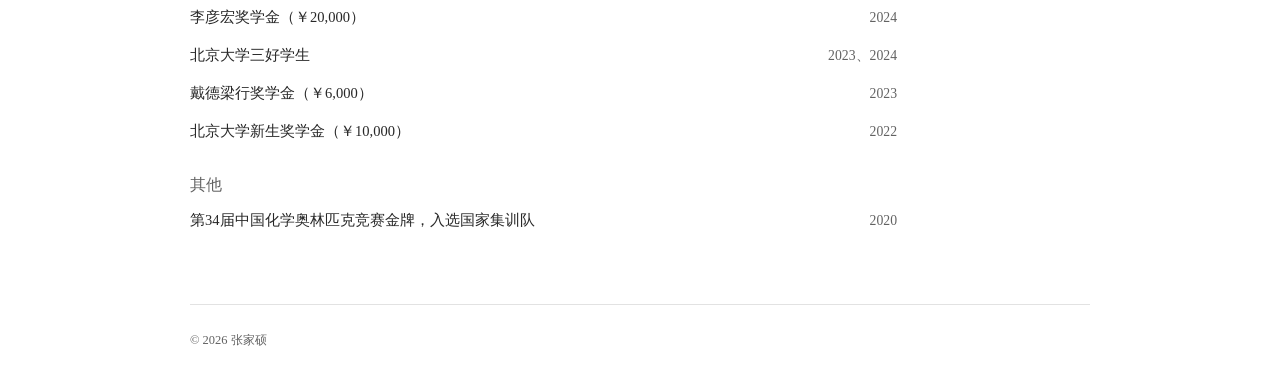
==== commit f427e6ef: "style: simplify academic homepage and update teaching and acceptance" ====
--- a/zh/index.html
+++ b/zh/index.html
@@ -149,6 +149,7 @@
   .award-item { grid-template-columns: 1fr; gap: 0.05rem; }
 }
 </style>
+<link rel="stylesheet" href="../academic.css">
 </head>
 <body>
 
@@ -225,6 +226,10 @@
     <div class="section-block" id="about-teaching">
       <h2>教学经历</h2>
       <div class="role-item">
+        <span class="role-title">助教，《中国经济改革与社会影响》（SOCI2106/UGEC2883）</span>
+        <span class="role-org"> · 香港中文大学，2026年秋季</span>
+      </div>
+      <div class="role-item">
         <span class="role-title">助教，《社会博弈论》（03131900）</span>
         <span class="role-org"> · 北京大学，2024</span>
       </div>
@@ -298,7 +303,8 @@
         <div class="pub-title" lang="zh">士大夫的社会世界建构与演变：基于曾国藩日记/通信的案例研究</div>
         <div class="pub-title-en">The Social World of Scholar-Officials in Traditional China:<br>A Micro-Sociological Analysis of Zeng Guofan's Diary and Correspondence</div>
         <div class="pub-meta">周雪光、张家硕，2026 · 《社会》第2期 · CSSCI</div>
-        <div class="pub-meta"><a href="../士大夫的社会世界建构与演变.pdf">[PDF]</a></div>
+        <div class="pub-meta">全文转载于《人大复印报刊资料》2026年第7期</div>
+        <div class="pub-meta"><a href="../士大夫的社会世界建构与演变.pdf">[原刊 PDF]</a> · <a href="../曾国藩-人大转载.pdf">[人大转载 PDF]</a></div>
         <div class="publication-preview" id="publications-preview" aria-label="Figure from the article">
           <figure class="publication-figure">
             <img src="../zeng-guofan-social-network.png" alt="曾国藩社会交往网络图：不同颜色的节点表示家族、湘乡同乡、湖南同乡、同年、清廷官僚和湘军">
@@ -308,7 +314,7 @@
       <li class="pub-item">
         <div class="pub-title" lang="zh">冒滥与抑遏之外：雍正朝西北军前效力群体的“自首潮”（1725–1729）</div>
         <div class="pub-title-en">Beyond Deceptive and Deserved Credits: Self-Rectification of Officials Earning Promotion in the Qing's Northwestern Campaigns during the Early Yongzheng Reign (1725–1729)</div>
-        <div class="pub-meta">田耕、张家硕 · 《清史研究》 · 导师共同作者 <span class="pub-status">修改后再审</span> · CSSCI</div>
+        <div class="pub-meta">田耕、张家硕 · 《清史研究》 · 导师共同作者 <span class="pub-status">接收</span> · CSSCI</div>
       </li>
     </ul>
 
--- a/academic.css
+++ b/academic.css
@@ -0,0 +1,100 @@
+/* Shared typography and layout for the English and Chinese homepages. */
+:root {
+  --paper: #fff;
+  --paper-deep: #f5f5f5;
+  --ink: #282828;
+  --muted: #626262;
+  --accent: #315674;
+  --rule: #e2e2e2;
+}
+body {
+  font-family: Georgia, "Times New Roman", "Songti SC", SimSun, serif;
+  font-size: 17px;
+  line-height: 1.7;
+}
+h1, h2, h3 { font-weight: 400; letter-spacing: normal; }
+h1 { font-size: clamp(1.8rem, 4vw, 2.4rem); line-height: 1.25; }
+h2 { font-size: 1.28rem; margin-bottom: 0.8rem; }
+h2::before { display: none; }
+a:hover { text-decoration: underline; text-underline-offset: 3px; }
+a:focus-visible { outline: 2px solid var(--accent); outline-offset: 4px; }
+#navbar {
+  position: static;
+  min-height: 76px;
+  padding: 0 max(32px, calc((100vw - 900px) / 2));
+  background: #fff;
+  border-top: 0;
+  border-bottom: 1px solid var(--rule);
+}
+.nav-name { font-size: 1rem; font-weight: 400; letter-spacing: normal; }
+.nav-links { gap: 1.5rem; }
+.nav-link, .cv-link, .language-link {
+  font-family: Arial, "Microsoft YaHei", sans-serif;
+  font-size: 0.86rem;
+  font-weight: 400;
+  letter-spacing: normal;
+  text-transform: none;
+}
+.nav-link { padding: 1rem 0; }
+.nav-link::after { display: none; }
+.nav-link.active { color: var(--ink); text-decoration: underline; text-underline-offset: 6px; }
+.language-link { border: 0; padding-left: 0; }
+#main-content { width: min(900px, calc(100% - 64px)); padding: 3.3rem 0 4rem; }
+.page-section.active { grid-template-columns: minmax(0, 1fr) 145px; gap: 3rem; }
+.section-nav { top: 2rem; padding-top: 0; border: 0; }
+.section-nav-title {
+  color: var(--muted);
+  font-family: Arial, "Microsoft YaHei", sans-serif;
+  font-size: 0.78rem;
+  font-weight: 400;
+  letter-spacing: normal;
+  text-transform: none;
+}
+.section-nav a { padding: 0.35rem 0; font-size: 0.88rem; }
+.about-header { gap: 1.8rem; padding-bottom: 0; margin-bottom: 2.2rem; border: 0; }
+.about-photo { width: 160px; height: auto; background: transparent; overflow: visible; }
+.about-photo img { width: 100%; height: auto; object-fit: contain; }
+.about-info .subtitle { color: var(--ink); font-style: normal; font-size: 1rem; }
+.about-info .affiliation { font-size: 0.95rem; }
+.bio-text { font-size: 1rem; line-height: 1.8; }
+.section-block { margin-bottom: 2.3rem; }
+.timeline-item { border: 0; padding: 0.45rem 0; }
+.timeline-item .date, .award-item .award-year { color: var(--muted); }
+.role-title, .timeline-item .title { font-weight: 400; }
+.role-item { padding: 0.45rem 0; }
+.role-org { display: block; }
+.interest-tag { padding-left: 0; font-size: 0.98rem; }
+.interest-tag::before { display: none; }
+.pub-item { padding: 0 0 1.6rem; border: 0; }
+.pub-item:last-child { padding-bottom: 0; border: 0; }
+.pub-title { font-size: 1rem; }
+.pub-title-en { color: var(--ink); font-style: normal; font-size: 0.98rem; }
+.pub-meta { font-size: 0.9rem; }
+.pub-status { font-size: inherit; font-weight: 400; letter-spacing: normal; text-transform: none; }
+.publication-figure img { border: 0; filter: none; }
+.award-item { border: 0; padding: 0.35rem 0; }
+.award-group-title {
+  font-family: inherit;
+  font-size: 0.98rem;
+  font-weight: 400;
+  color: var(--muted);
+  letter-spacing: normal;
+  text-transform: none;
+}
+footer { width: min(900px, calc(100% - 64px)); border-color: var(--rule); }
+html[lang="zh-CN"] body { line-height: 1.85; }
+@media (max-width: 700px) {
+  #navbar { min-height: auto; padding: 1rem 20px 0; }
+  .nav-links { gap: 1.1rem; }
+  .nav-link { padding: 0.65rem 0 0.9rem; }
+  #main-content, footer { width: calc(100% - 40px); }
+  #main-content { padding-top: 2rem; }
+  .page-section.active { display: block; }
+  .about-header { align-items: center; gap: 1.2rem; }
+  .about-photo { width: 120px; height: auto; }
+  .award-item { grid-template-columns: 1fr; }
+}
+@media (max-width: 400px) {
+  .about-header { flex-direction: column; align-items: flex-start; }
+  .nav-links { gap: 0.85rem; }
+}
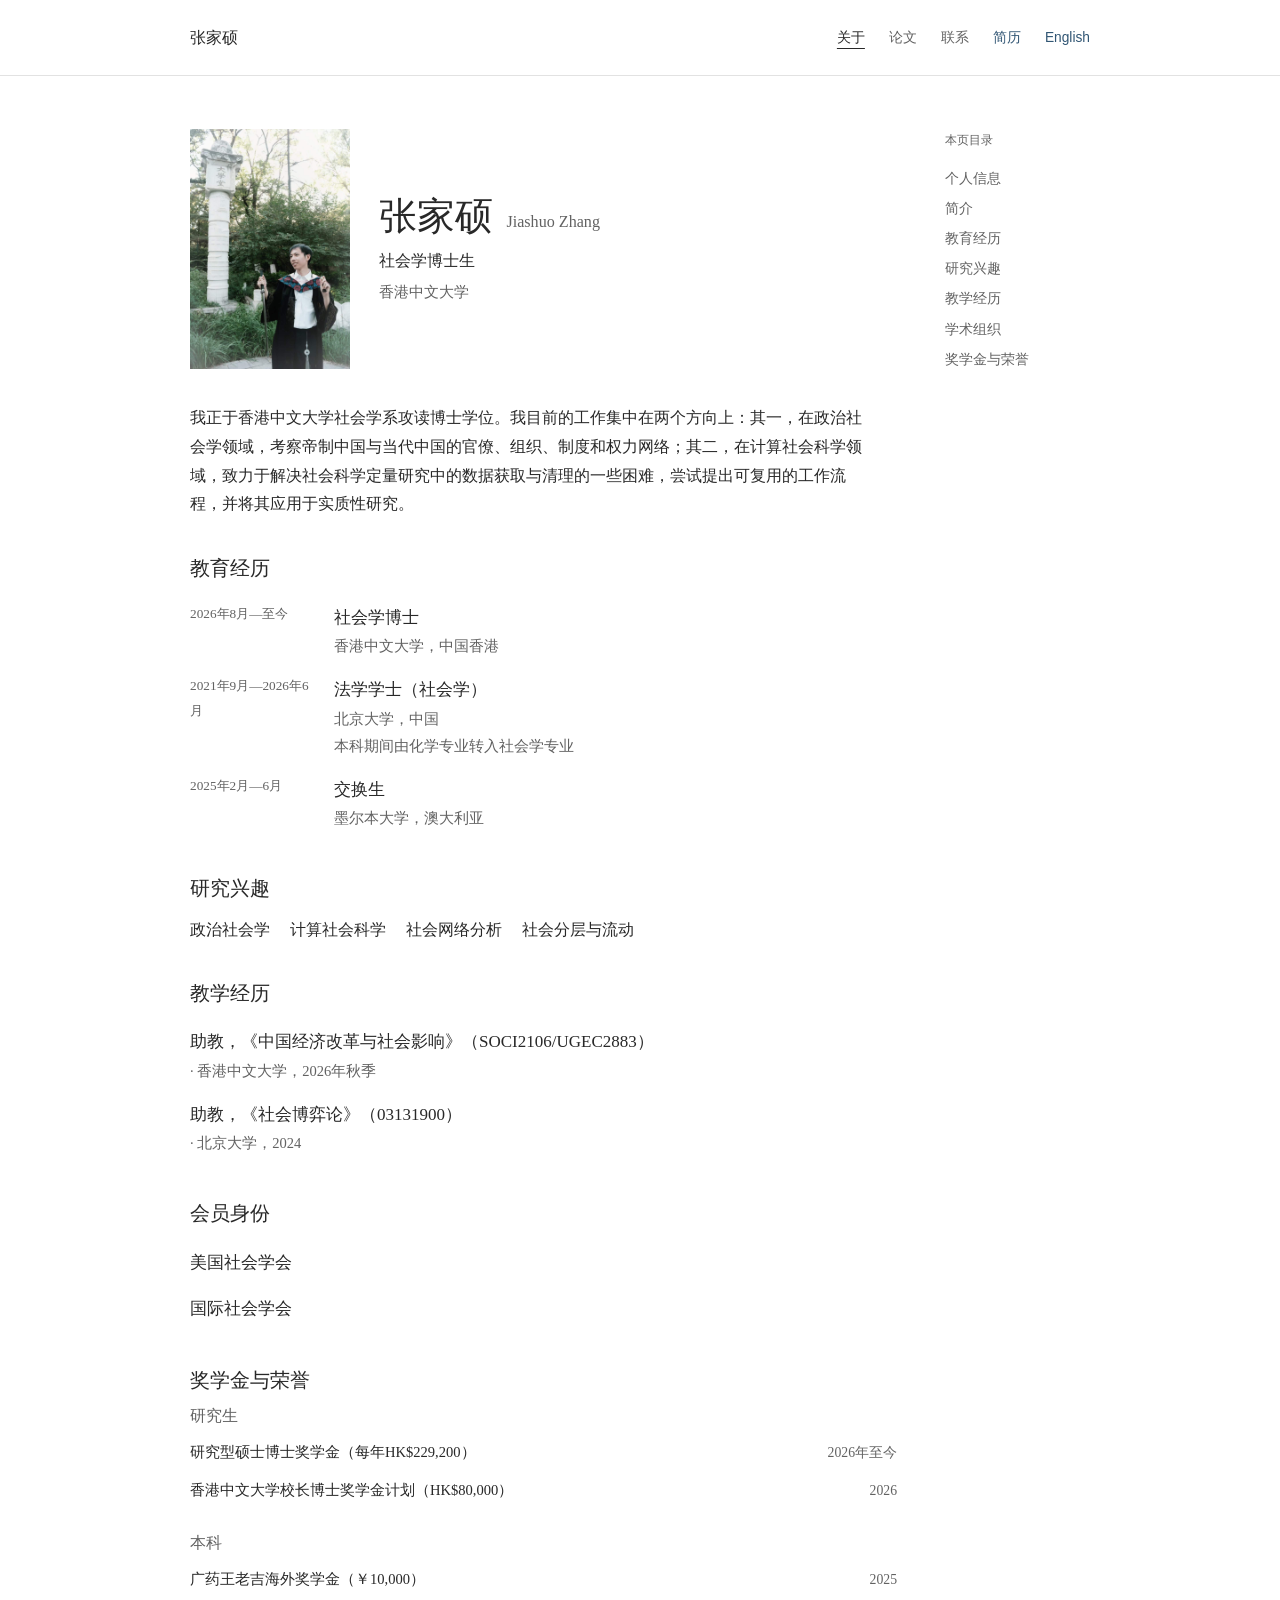
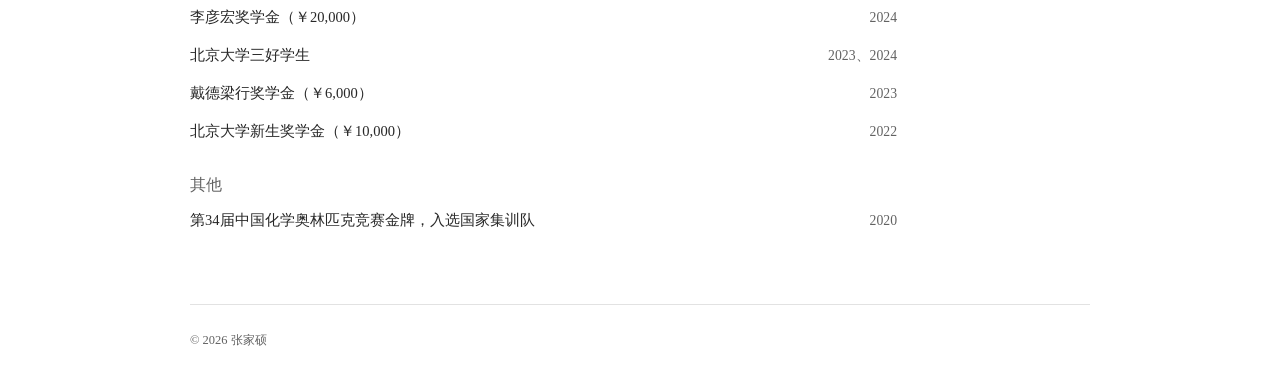
==== commit f2ba6527: "fix: localize author names and hide unfinished research and profile links" ====
--- a/zh/index.html
+++ b/zh/index.html
@@ -157,7 +157,7 @@
   <span class="nav-name">张家硕</span>
   <div class="nav-links">
     <a href="#" class="nav-link active" data-page="about">关于</a>
-    <a href="#" class="nav-link" data-page="research">研究</a>
+    <a href="#" class="nav-link" data-page="research" hidden>研究</a>
     <a href="#" class="nav-link" data-page="publications">论文</a>
     <a href="#" class="nav-link" data-page="contact">联系</a>
     <a href="../JiashuoZhang.pdf" class="cv-link" target="_blank" rel="noopener">简历</a>
@@ -288,7 +288,15 @@
   </section>
 
   <!-- ===== RESEARCH ===== -->
-  <section id="page-research" class="page-section">
+  <section id="page-research" class="page-section" hidden>
+    <div class="section-content">
+      <section class="section-block" id="research-historical-political">
+        <h2>历史—政治社会学</h2>
+      </section>
+      <section class="section-block" id="research-computational">
+        <h2>计算社会科学</h2>
+      </section>
+    </div>
   </section>
 
   <!-- ===== PUBLICATIONS ===== -->
@@ -349,7 +357,7 @@
       <li>香港新界沙田，香港中文大学社会学系</li>
     </ul>
 
-    <div class="social-icons" id="contact-links">
+    <div class="social-icons" id="contact-links" hidden>
       <a href="#" class="social-icon" title="Google Scholar" aria-label="Google Scholar">
         <svg viewBox="0 0 24 24"><path d="M12 24a7.2 7.2 0 0 0 3.25-.74l-3.42-5.9c-.74.4-1.56.64-2.43.64-2.68 0-4.85-2.17-4.85-4.85a4.82 4.82 0 0 1 .9-2.8L2.12 16.1A11.96 11.96 0 0 0 12 24z"/><path d="M23.84 11.62c0-.82-.07-1.62-.21-2.38H12v4.5h6.75a5.8 5.8 0 0 1-2.5 3.82l3.42 5.9A11.98 11.98 0 0 0 23.84 11.62z"/><path d="M5.27 8.75 1.85 4.93A11.96 11.96 0 0 0 0 12c0 2.58.82 4.97 2.2 6.93l.07-.07 3.44-5.94a4.77 4.77 0 0 1-.44-2.17z"/><path d="M12 4.8c1.8 0 3.42.62 4.7 1.83l3.5-3.5A11.94 11.94 0 0 0 12 0C7.4 0 3.38 2.5 1.85 4.93L5.27 8.8A7.14 7.14 0 0 1 12 4.8z"/></svg>
       </a>
@@ -366,7 +374,7 @@
     <aside class="section-nav" aria-label="联系页面目录">
       <div class="section-nav-title">本页目录</div>
       <a href="#contact-info">联系方式</a>
-      <a href="#contact-links">学术主页</a>
+      <a href="#contact-links" hidden>学术主页</a>
     </aside>
 
   </section>
--- a/academic.css
+++ b/academic.css
@@ -1,4 +1,5 @@
 /* Shared typography and layout for the English and Chinese homepages. */
+[hidden] { display: none !important; }
 :root {
   --paper: #fff;
   --paper-deep: #f5f5f5;
